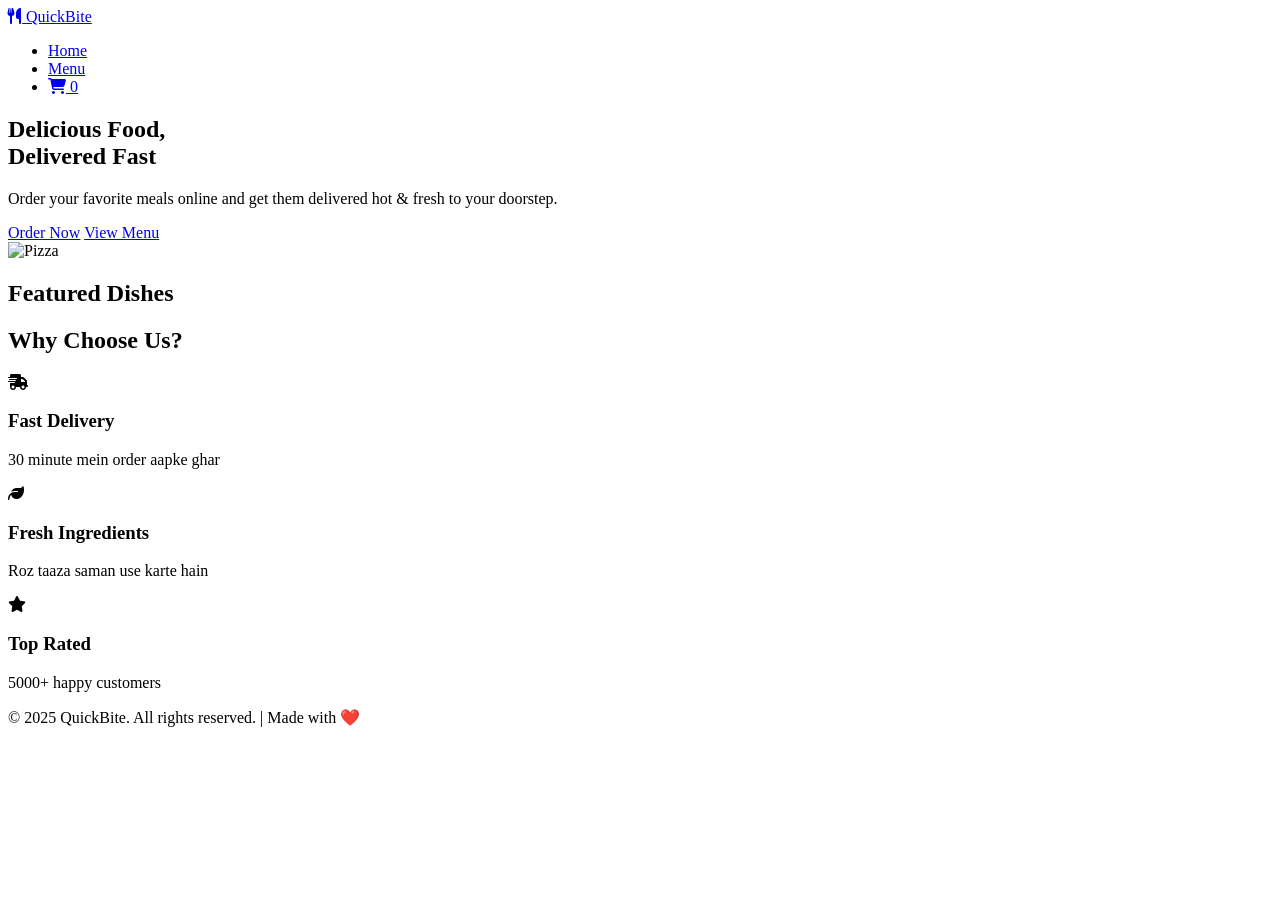
==== index.html @ 8af823a6 "Add files via upload" ====
<!DOCTYPE html>
<html lang="en">
<head>
  <meta charset="UTF-8">
  <meta name="viewport" content="width=device-width, initial-scale=1.0">
  <title>QuickBite - Delicious Food Delivered</title>
  <link rel="stylesheet" href="css/style.css">
  <link rel="stylesheet" href="css/responsive.css">
  <link href="https://fonts.googleapis.com/css2?family=Poppins:wght@400;600;700&family=Inter:wght@400;500&display=swap" rel="stylesheet">
  <link rel="stylesheet" href="https://cdnjs.cloudflare.com/ajax/libs/font-awesome/6.4.0/css/all.min.css">
</head>
<body>

  <nav class="navbar">
    <div class="nav-container">
      <a href="index.html" class="logo"><i class="fas fa-utensils"></i> QuickBite</a>
      <ul class="nav-links">
        <li><a href="index.html" class="active">Home</a></li>
        <li><a href="menu.html">Menu</a></li>
        <li><a href="cart.html" class="cart-link">
          <i class="fas fa-shopping-cart"></i>
          <span class="cart-badge" id="cartBadge">0</span>
        </a></li>
      </ul>
    </div>
  </nav>

  <section class="hero">
    <div class="hero-content">
      <h1>Delicious Food, <br><span>Delivered Fast</span></h1>
      <p>Order your favorite meals online and get them delivered hot & fresh to your doorstep.</p>
      <div class="hero-buttons">
        <a href="menu.html" class="btn btn-primary">Order Now</a>
        <a href="#featured" class="btn btn-outline">View Menu</a>
      </div>
    </div>
    <div class="hero-image">
      <img src="https://images.unsplash.com/photo-1565299624946-b28f40a0ae38?w=600" alt="Pizza">
    </div>
  </section>

  <section class="featured" id="featured">
    <h2 class="section-title">Featured Dishes</h2>
    <div class="food-grid" id="featuredGrid"></div>
  </section>

  <section class="why-us">
    <h2 class="section-title">Why Choose Us?</h2>
    <div class="features-grid">
      <div class="feature-card">
        <i class="fas fa-truck-fast"></i>
        <h3>Fast Delivery</h3>
        <p>30 minute mein order aapke ghar</p>
      </div>
      <div class="feature-card">
        <i class="fas fa-leaf"></i>
        <h3>Fresh Ingredients</h3>
        <p>Roz taaza saman use karte hain</p>
      </div>
      <div class="feature-card">
        <i class="fas fa-star"></i>
        <h3>Top Rated</h3>
        <p>5000+ happy customers</p>
      </div>
    </div>
  </section>

  <footer class="footer">
    <p>© 2025 QuickBite. All rights reserved. | Made with ❤️</p>
  </footer>

  <script src="js/data.js"></script>
  <script src="js/cart.js"></script>
  <script src="js/main.js"></script>
</body>
</html>
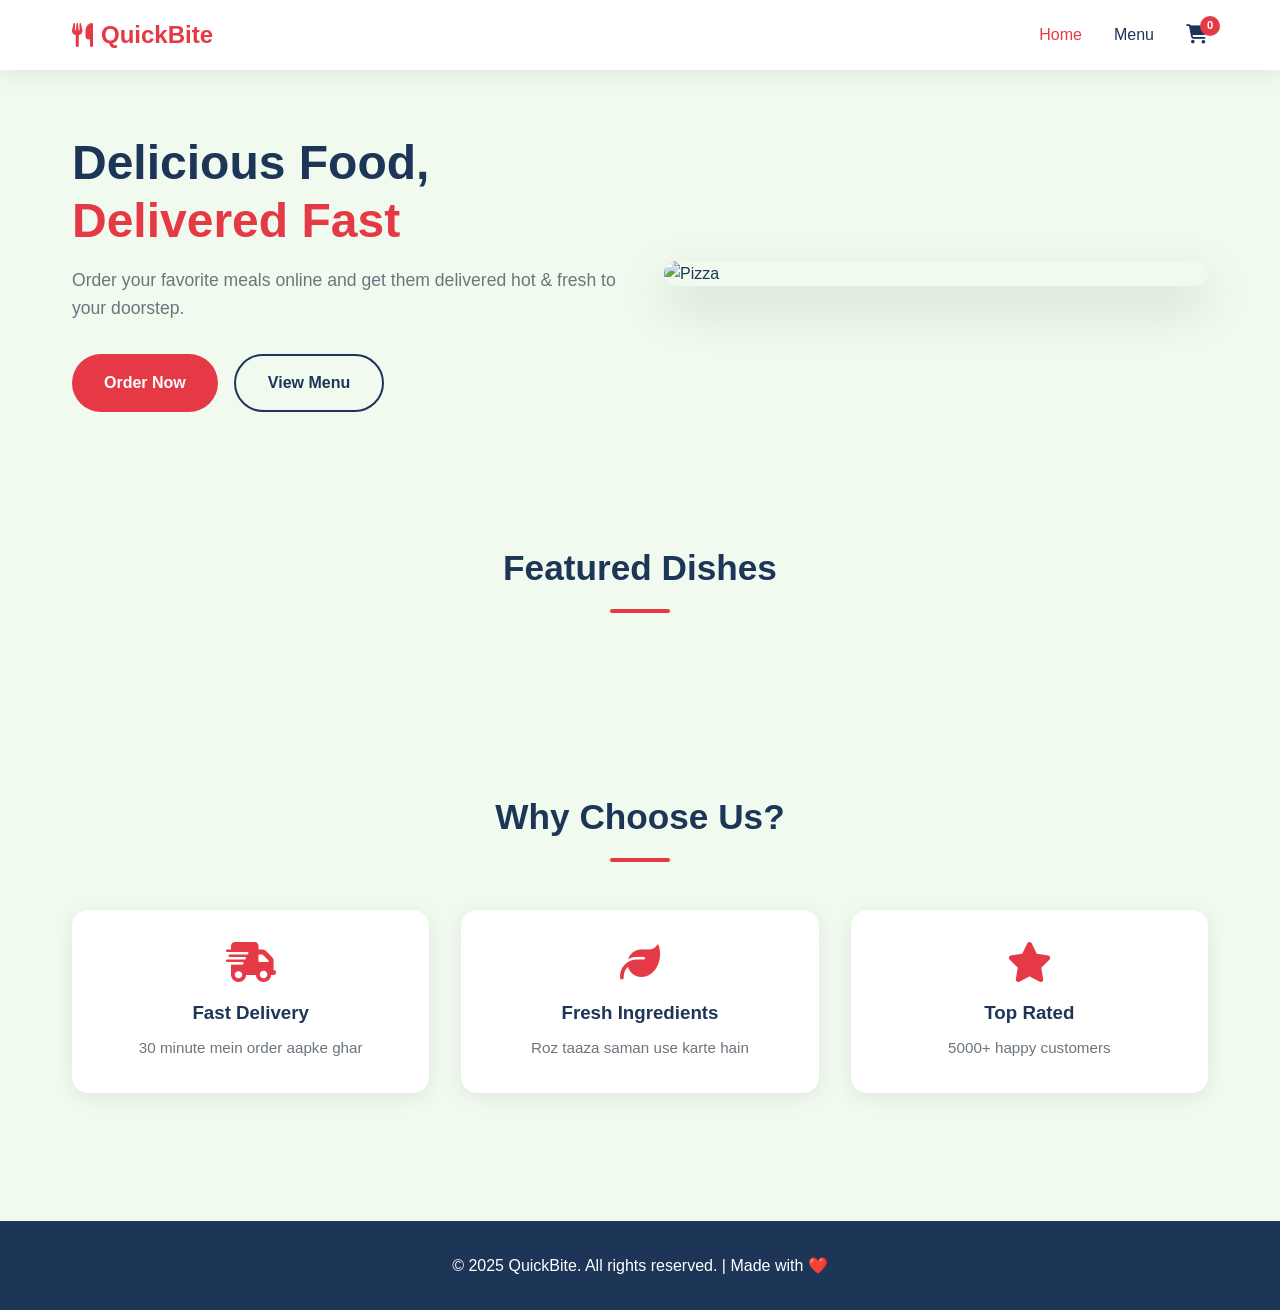
==== commit 565a887b: "Update index.html" ====
--- a/index.html
+++ b/index.html
@@ -4,8 +4,8 @@
   <meta charset="UTF-8">
   <meta name="viewport" content="width=device-width, initial-scale=1.0">
   <title>QuickBite - Delicious Food Delivered</title>
-  <link rel="stylesheet" href="css/style.css">
-  <link rel="stylesheet" href="css/responsive.css">
+  <link rel="stylesheet" href="style.css">
+  <link rel="stylesheet" href="responsive.css">
   <link href="https://fonts.googleapis.com/css2?family=Poppins:wght@400;600;700&family=Inter:wght@400;500&display=swap" rel="stylesheet">
   <link rel="stylesheet" href="https://cdnjs.cloudflare.com/ajax/libs/font-awesome/6.4.0/css/all.min.css">
 </head>
@@ -73,4 +73,4 @@
   <script src="js/cart.js"></script>
   <script src="js/main.js"></script>
 </body>
-</html>+</html>
--- a/style.css
+++ b/style.css
@@ -0,0 +1,120 @@
+/* RESET */
+* { margin: 0; padding: 0; box-sizing: border-box; }
+
+:root {
+  --primary: #E63946;
+  --secondary: #F4A261;
+  --dark: #1D3557;
+  --light: #F1FAEE;
+  --gray: #6c757d;
+  --white: #ffffff;
+  --shadow: 0 4px 20px rgba(0,0,0,0.08);
+}
+
+body {
+  font-family: 'Inter', sans-serif;
+  background: var(--light);
+  color: var(--dark);
+  line-height: 1.6;
+}
+
+h1, h2, h3, h4 { font-family: 'Poppins', sans-serif; font-weight: 700; }
+img { max-width: 100%; display: block; }
+
+/* NAVBAR */
+.navbar { background: var(--white); box-shadow: var(--shadow); position: sticky; top: 0; z-index: 100; }
+.nav-container { max-width: 1200px; margin: 0 auto; padding: 1rem 2rem; display: flex; justify-content: space-between; align-items: center; }
+.logo { font-family: 'Poppins', sans-serif; font-size: 1.5rem; font-weight: 700; color: var(--primary); text-decoration: none; display: flex; align-items: center; gap: 0.5rem; }
+.nav-links { display: flex; list-style: none; gap: 2rem; align-items: center; }
+.nav-links a { text-decoration: none; color: var(--dark); font-weight: 500; transition: color 0.3s; }
+.nav-links a:hover, .nav-links a.active { color: var(--primary); }
+.cart-link { position: relative; font-size: 1.2rem; }
+.cart-badge { position: absolute; top: -8px; right: -12px; background: var(--primary); color: white; font-size: 0.7rem; width: 20px; height: 20px; border-radius: 50%; display: flex; align-items: center; justify-content: center; font-weight: 600; }
+
+/* HERO */
+.hero { max-width: 1200px; margin: 0 auto; padding: 4rem 2rem; display: grid; grid-template-columns: 1fr 1fr; gap: 3rem; align-items: center; }
+.hero-content h1 { font-size: 3rem; line-height: 1.2; margin-bottom: 1rem; }
+.hero-content h1 span { color: var(--primary); }
+.hero-content p { font-size: 1.1rem; color: var(--gray); margin-bottom: 2rem; }
+.hero-buttons { display: flex; gap: 1rem; }
+.hero-image img { width: 100%; border-radius: 20px; box-shadow: 0 20px 50px rgba(0,0,0,0.15); }
+
+/* BUTTONS */
+.btn { padding: 0.9rem 2rem; border-radius: 50px; text-decoration: none; font-weight: 600; transition: all 0.3s; cursor: pointer; border: none; font-size: 1rem; display: inline-flex; align-items: center; justify-content: center; gap: 0.5rem; }
+.btn-primary { background: var(--primary); color: white; }
+.btn-primary:hover { background: #c1121f; transform: translateY(-2px); box-shadow: 0 6px 20px rgba(230,57,70,0.4); }
+.btn-outline { background: transparent; color: var(--dark); border: 2px solid var(--dark); }
+.btn-outline:hover { background: var(--dark); color: white; }
+.btn-block { display: flex; width: 100%; margin-top: 1rem; }
+
+/* SECTIONS */
+.featured, .why-us, .menu-page, .cart-page, .checkout-page { max-width: 1200px; margin: 0 auto; padding: 4rem 2rem; }
+.section-title { text-align: center; font-size: 2.2rem; margin-bottom: 3rem; }
+.section-title::after { content: ''; display: block; width: 60px; height: 4px; background: var(--primary); margin: 0.8rem auto 0; border-radius: 2px; }
+
+/* FOOD GRID */
+.food-grid { display: grid; grid-template-columns: repeat(auto-fit, minmax(250px, 1fr)); gap: 2rem; }
+.food-card { background: white; border-radius: 16px; overflow: hidden; box-shadow: var(--shadow); transition: transform 0.3s, box-shadow 0.3s; }
+.food-card:hover { transform: translateY(-8px); box-shadow: 0 20px 40px rgba(0,0,0,0.15); }
+.food-card img { width: 100%; height: 200px; object-fit: cover; }
+.food-info { padding: 1.2rem; }
+.food-info h3 { font-size: 1.1rem; margin-bottom: 0.4rem; }
+.food-info p { font-size: 0.9rem; color: var(--gray); margin-bottom: 1rem; }
+.food-bottom { display: flex; justify-content: space-between; align-items: center; }
+.price { font-weight: 700; color: var(--primary); font-size: 1.1rem; }
+.btn-add { background: var(--primary); color: white; border: none; padding: 0.5rem 1rem; border-radius: 8px; cursor: pointer; font-weight: 600; transition: background 0.3s; font-size: 0.9rem; }
+.btn-add:hover { background: #c1121f; }
+
+/* WHY US */
+.features-grid { display: grid; grid-template-columns: repeat(auto-fit, minmax(250px, 1fr)); gap: 2rem; }
+.feature-card { background: white; padding: 2rem; border-radius: 16px; text-align: center; box-shadow: var(--shadow); transition: transform 0.3s; }
+.feature-card:hover { transform: translateY(-5px); }
+.feature-card i { font-size: 2.5rem; color: var(--primary); margin-bottom: 1rem; }
+.feature-card h3 { margin-bottom: 0.5rem; }
+.feature-card p { color: var(--gray); font-size: 0.95rem; }
+
+/* MENU */
+.search-box { max-width: 500px; margin: 0 auto 2rem; position: relative; }
+.search-box i { position: absolute; left: 1.2rem; top: 50%; transform: translateY(-50%); color: var(--gray); }
+.search-box input { width: 100%; padding: 1rem 1rem 1rem 3rem; border: 2px solid #e0e0e0; border-radius: 50px; font-size: 1rem; font-family: inherit; transition: border 0.3s; background: white; }
+.search-box input:focus { outline: none; border-color: var(--primary); }
+.category-tabs { display: flex; justify-content: center; gap: 1rem; margin-bottom: 3rem; flex-wrap: wrap; }
+.tab { padding: 0.7rem 1.5rem; border: 2px solid #e0e0e0; background: white; border-radius: 50px; cursor: pointer; font-weight: 600; font-family: inherit; color: var(--dark); transition: all 0.3s; }
+.tab:hover { border-color: var(--primary); color: var(--primary); }
+.tab.active { background: var(--primary); color: white; border-color: var(--primary); }
+.no-results { text-align: center; color: var(--gray); font-size: 1.2rem; padding: 3rem; }
+
+/* CART */
+.cart-item { display: grid; grid-template-columns: 80px 1fr auto auto; gap: 1rem; align-items: center; background: white; padding: 1rem; border-radius: 12px; margin-bottom: 1rem; box-shadow: var(--shadow); }
+.cart-item img { width: 80px; height: 80px; object-fit: cover; border-radius: 8px; }
+.cart-item-info h4 { margin-bottom: 0.3rem; font-size: 1rem; }
+.qty-controls { display: flex; align-items: center; gap: 0.8rem; background: var(--light); padding: 0.4rem 0.8rem; border-radius: 50px; }
+.qty-controls button { background: transparent; border: none; cursor: pointer; color: var(--primary); font-weight: 700; width: 24px; height: 24px; display: flex; align-items: center; justify-content: center; }
+.qty-controls span { font-weight: 600; min-width: 20px; text-align: center; }
+.remove-btn { background: transparent; border: none; color: var(--gray); cursor: pointer; font-size: 1.1rem; padding: 0.5rem; transition: color 0.3s; }
+.remove-btn:hover { color: var(--primary); }
+.cart-summary { background: white; padding: 2rem; border-radius: 16px; box-shadow: var(--shadow); max-width: 500px; margin: 2rem auto; }
+.summary-row { display: flex; justify-content: space-between; padding: 0.7rem 0; border-bottom: 1px solid #f0f0f0; }
+.summary-row.total { font-weight: 700; font-size: 1.2rem; color: var(--primary); border-bottom: none; margin-top: 0.5rem; }
+.empty-cart { text-align: center; padding: 4rem 2rem; }
+.empty-cart i { font-size: 4rem; color: #ddd; margin-bottom: 1rem; }
+.empty-cart h3 { margin-bottom: 0.5rem; }
+.empty-cart p { color: var(--gray); margin-bottom: 2rem; }
+
+/* CHECKOUT */
+.checkout-grid { display: grid; grid-template-columns: 1.5fr 1fr; gap: 2rem; }
+.checkout-form, .order-summary { background: white; padding: 2rem; border-radius: 16px; box-shadow: var(--shadow); }
+.checkout-form h3, .order-summary h3 { margin-bottom: 1.5rem; }
+.form-group { margin-bottom: 1.2rem; }
+.form-group label { display: block; margin-bottom: 0.5rem; font-weight: 500; }
+.form-group input, .form-group textarea, .form-group select { width: 100%; padding: 0.9rem 1rem; border: 2px solid #e0e0e0; border-radius: 10px; font-family: inherit; font-size: 1rem; transition: border 0.3s; }
+.form-group input:focus, .form-group textarea:focus, .form-group select:focus { outline: none; border-color: var(--primary); }
+.form-group textarea { resize: vertical; min-height: 80px; }
+.error { color: var(--primary); font-size: 0.85rem; display: block; margin-top: 0.3rem; }
+
+/* FOOTER */
+.footer { background: var(--dark); color: white; text-align: center; padding: 2rem; margin-top: 4rem; }
+
+/* TOAST */
+.toast { position: fixed; bottom: 30px; left: 50%; transform: translateX(-50%) translateY(100px); background: var(--dark); color: white; padding: 1rem 2rem; border-radius: 50px; box-shadow: 0 10px 30px rgba(0,0,0,0.3); opacity: 0; transition: all 0.3s; z-index: 999; font-weight: 500; }
+.toast.show { transform: translateX(-50%) translateY(0); opacity: 1; }
--- a/responsive.css
+++ b/responsive.css
@@ -0,0 +1,16 @@
+@media (max-width: 900px) {
+  .checkout-grid { grid-template-columns: 1fr; }
+}
+
+@media (max-width: 768px) {
+  .hero { grid-template-columns: 1fr; padding: 2rem 1.5rem; text-align: center; }
+  .hero-content h1 { font-size: 2rem; }
+  .hero-buttons { justify-content: center; flex-wrap: wrap; }
+  .nav-links { gap: 1rem; }
+  .section-title { font-size: 1.6rem; }
+  .cart-item { grid-template-columns: 60px 1fr; }
+  .cart-item .qty-controls, .cart-item .remove-btn { grid-column: 1 / -1; justify-self: end; }
+  .featured, .why-us, .menu-page, .cart-page, .checkout-page { padding: 2rem 1rem; }
+  .category-tabs { gap: 0.5rem; }
+  .tab { padding: 0.5rem 1rem; font-size: 0.9rem; }
+}
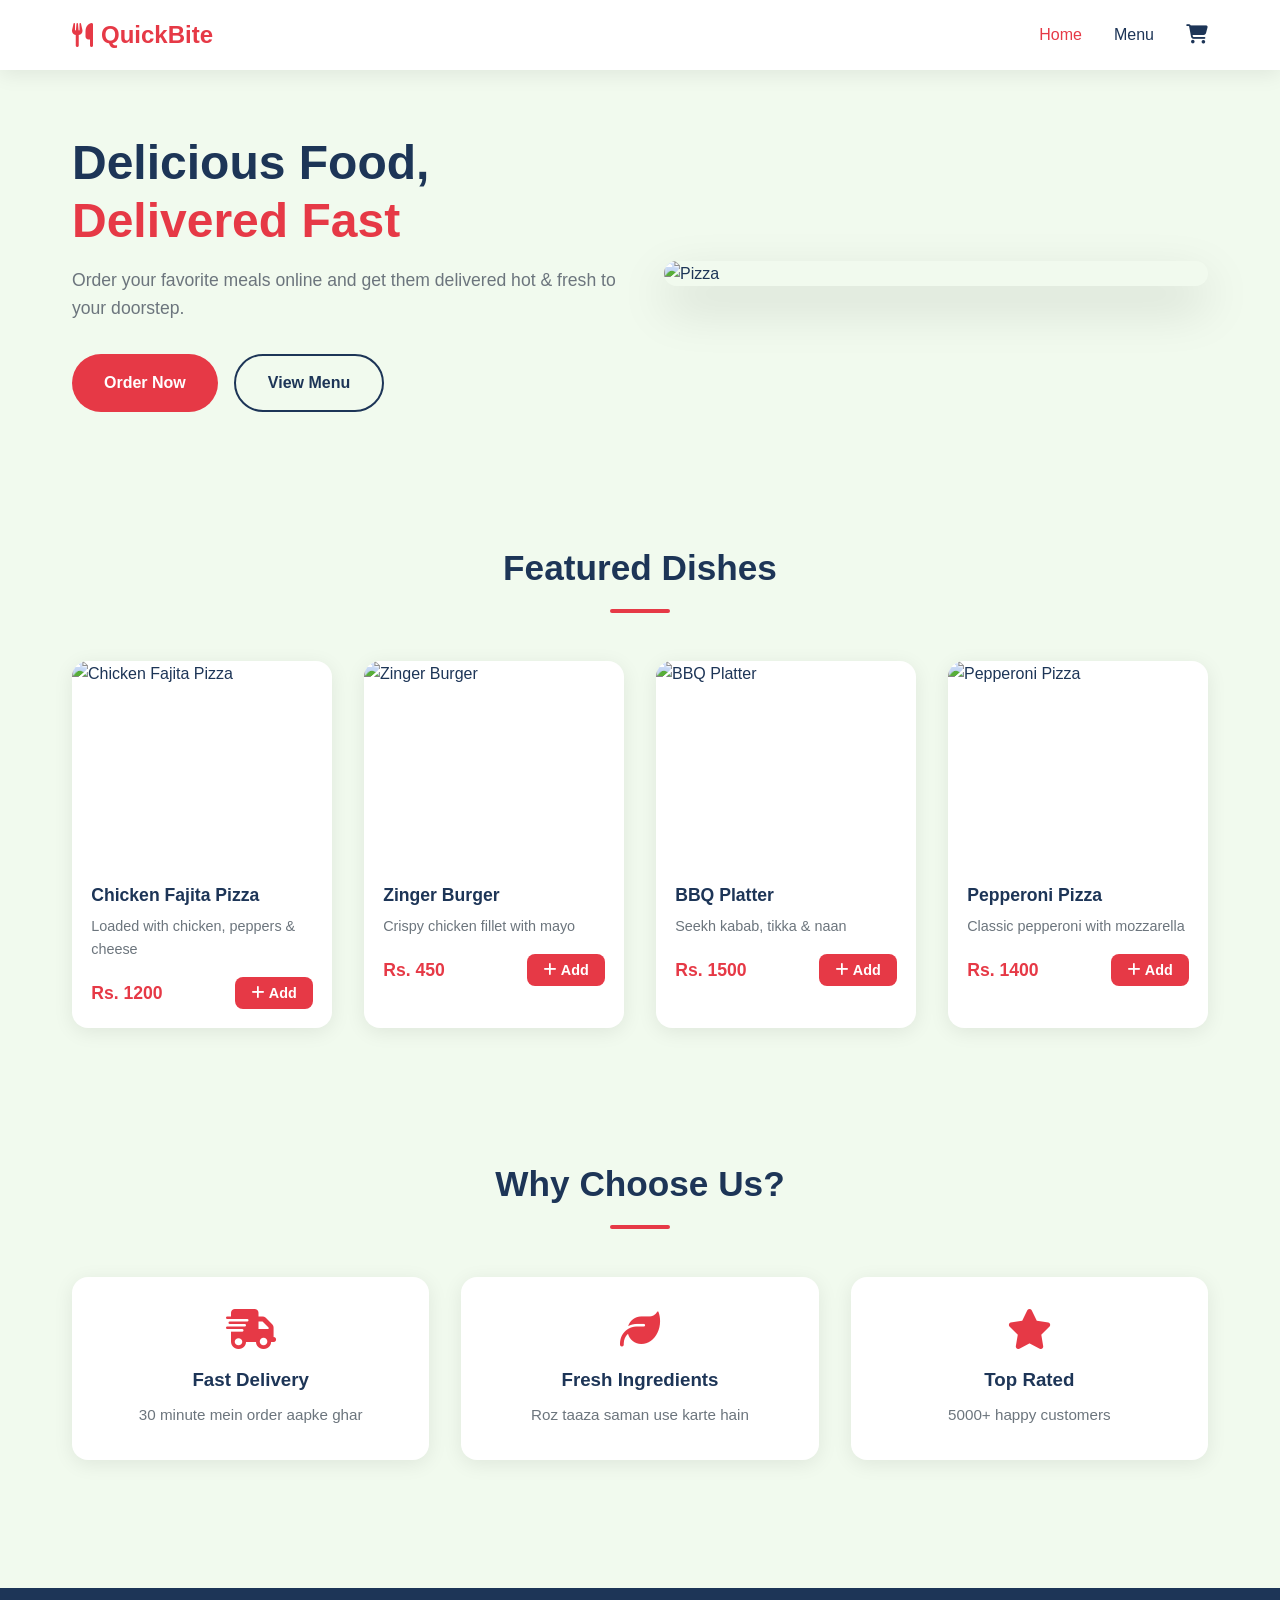
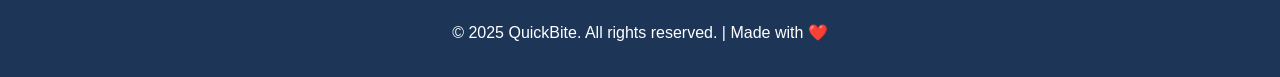
==== commit d423b0f3: "Update index.html" ====
--- a/index.html
+++ b/index.html
@@ -69,8 +69,8 @@
     <p>© 2025 QuickBite. All rights reserved. | Made with ❤️</p>
   </footer>
 
-  <script src="js/data.js"></script>
-  <script src="js/cart.js"></script>
-  <script src="js/main.js"></script>
+<script src="data.js"></script>
+<script src="cart.js"></script>
+<script src="main.js"></script>
 </body>
 </html>
